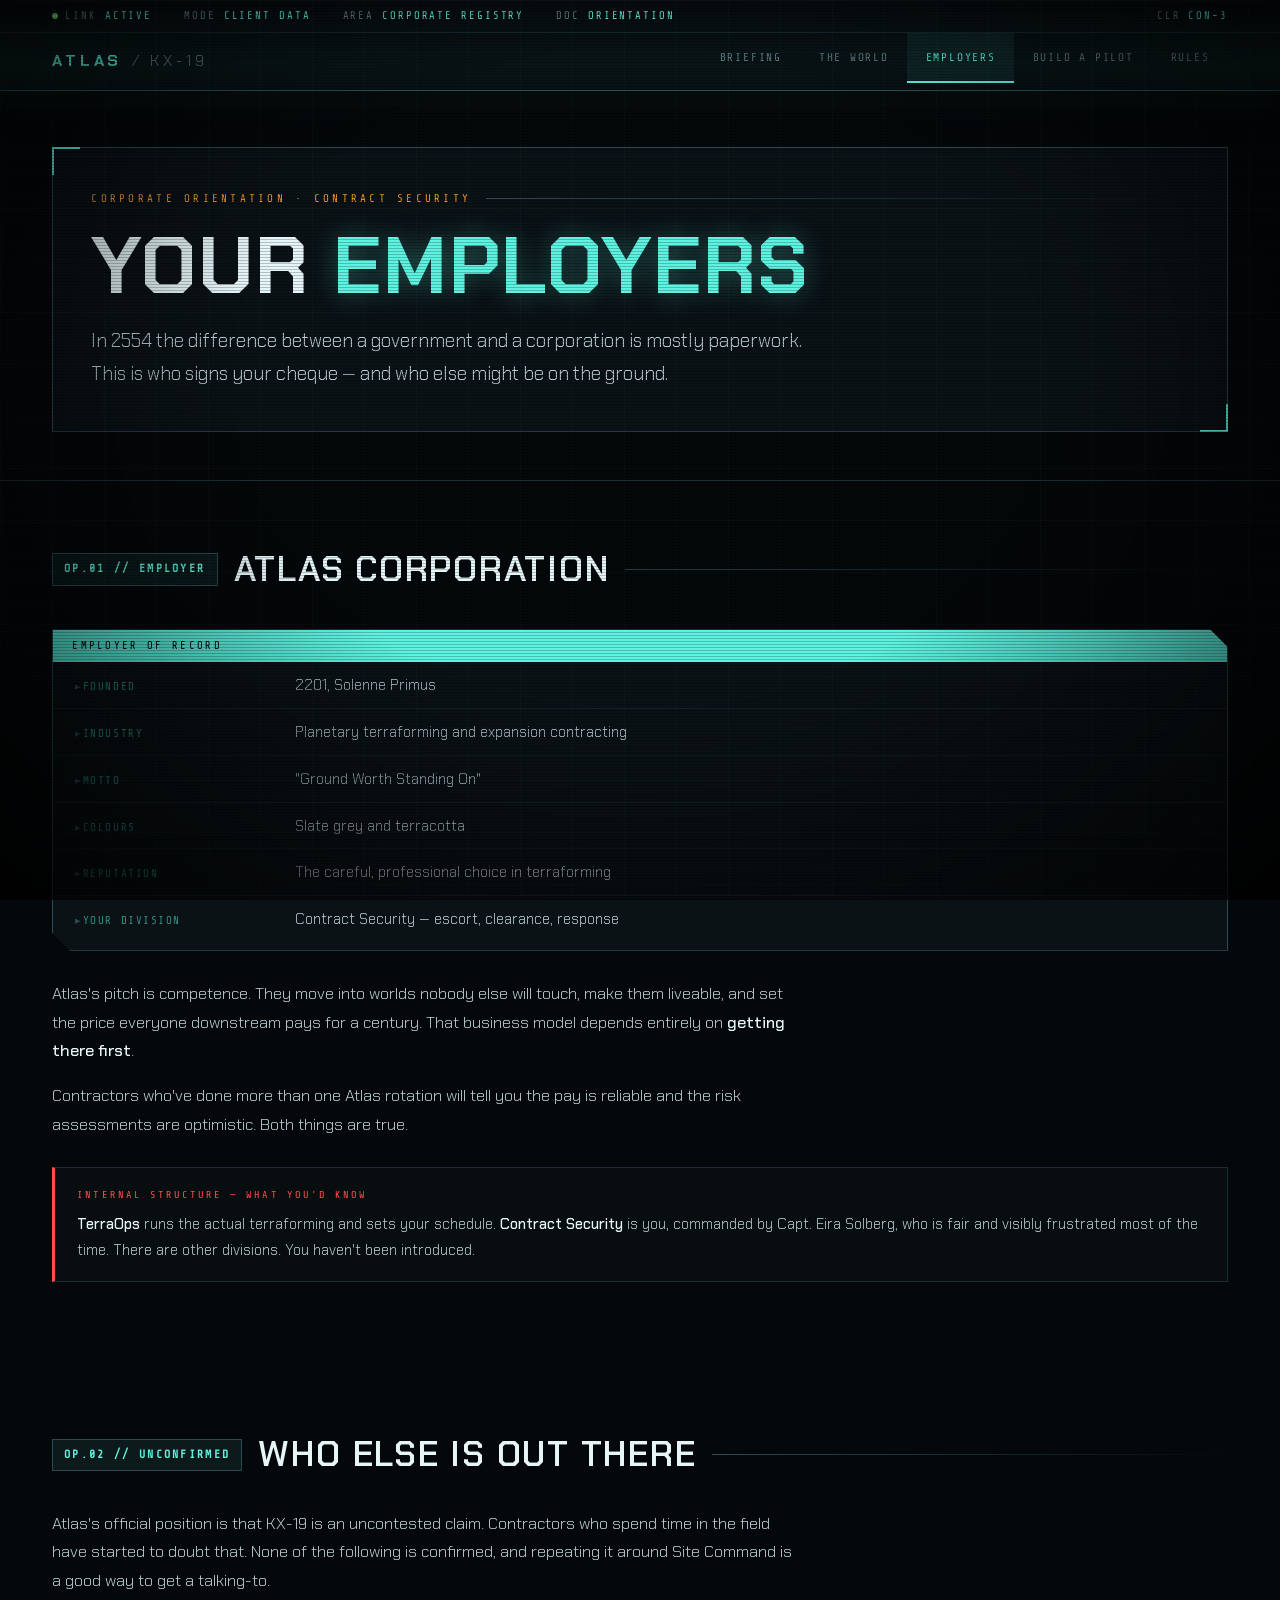
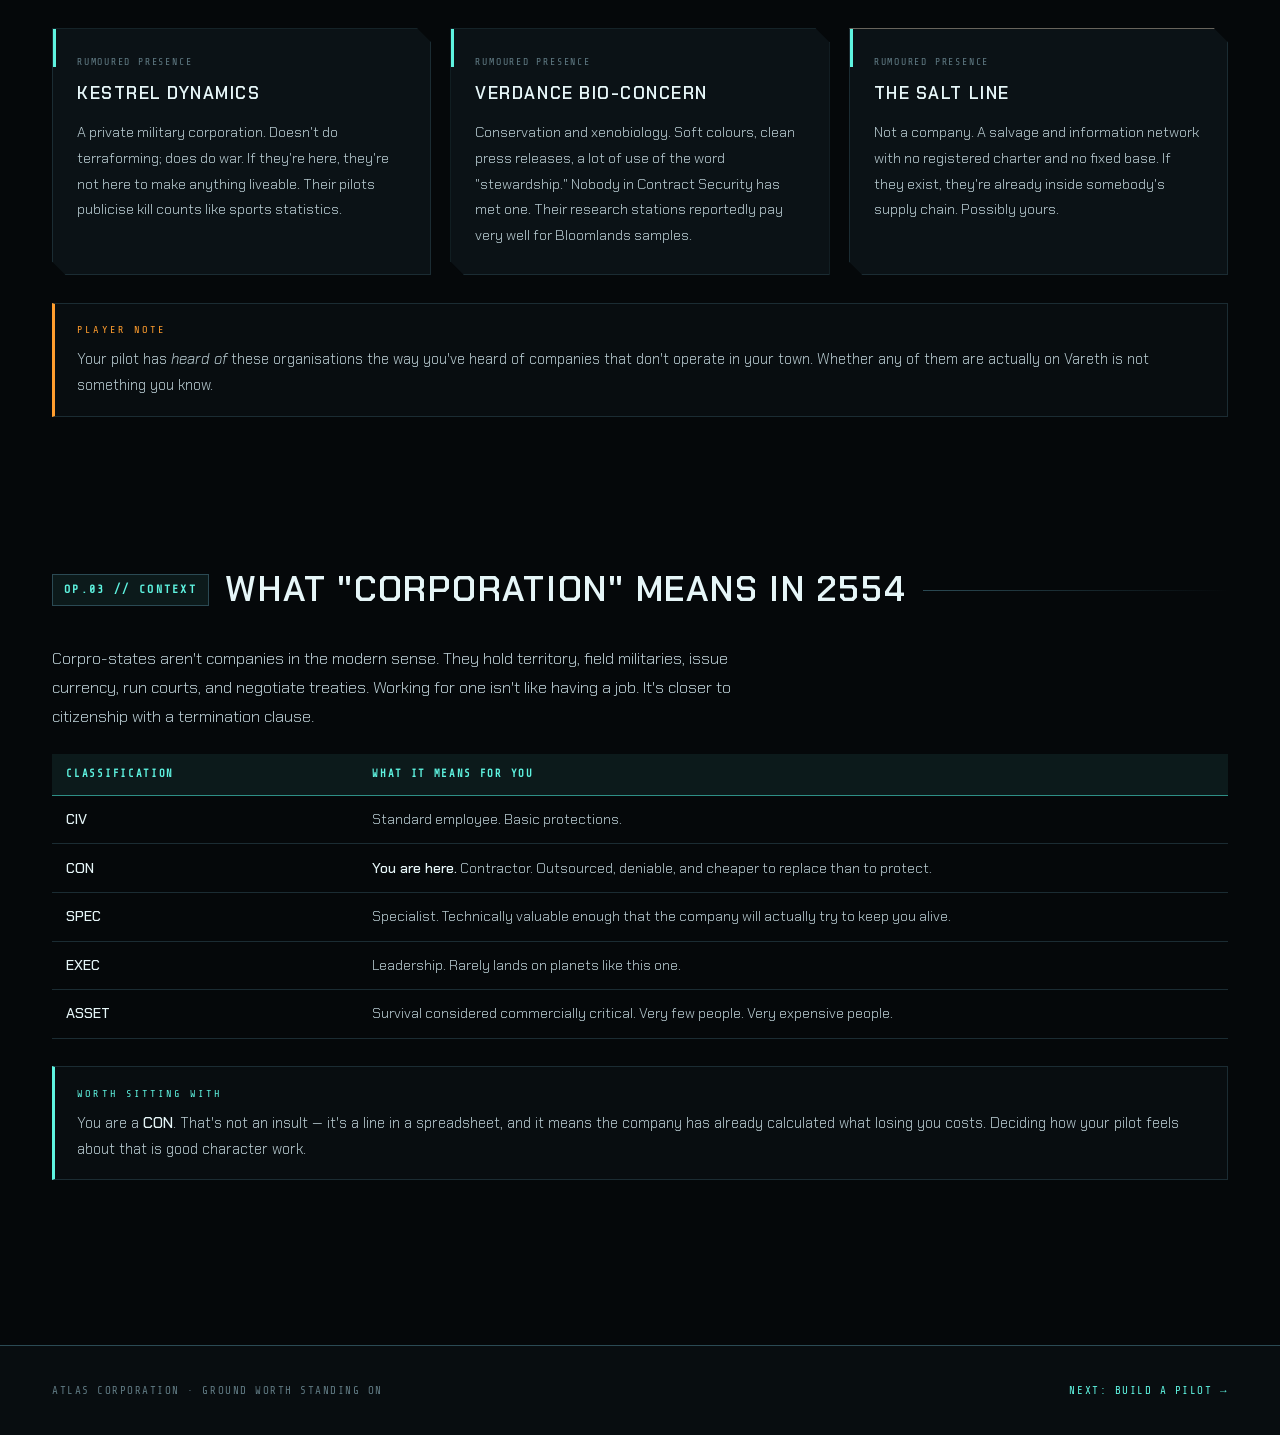
==== factions.html @ 12880824 "Add files via upload" ====
<!DOCTYPE html>
<html lang="en">
<head>
<meta charset="UTF-8">
<meta name="viewport" content="width=device-width, initial-scale=1.0">
<title>Employers — VARETH</title>
<style>
/* ══════════════════════════════════════════════════════════
   ATLAS CORPORATION — CONTRACT SECURITY DIVISION
   MISSION BRIEFING INTERFACE  ::  SITE KX-19
   ══════════════════════════════════════════════════════════ */

@import url('https://fonts.googleapis.com/css2?family=Chakra+Petch:wght@300;400;500;600;700&family=Share+Tech+Mono&display=swap');

:root{
  --bg:        #05080a;
  --bg-2:      #080d10;
  --panel:     #0b1216;
  --panel-2:   #0f171c;
  --line:      #1b2c33;
  --line-hot:  #2b4a54;

  --hud:       #5ef3e0;
  --hud-dim:   #2e8f86;
  --hud-ghost: rgba(94,243,224,.08);
  --warn:      #ff9d2e;
  --alert:     #ff4d4d;
  --ok:        #7ee787;

  --txt:       #b9ccd2;
  --txt-dim:   #5f7982;
  --txt-hi:    #e6f6f8;

  --disp: 'Chakra Petch', sans-serif;
  --data: 'Share Tech Mono', monospace;

  --notch: 14px;
}

*{box-sizing:border-box;margin:0;padding:0}
html{scroll-behavior:smooth}

body{
  background:var(--bg);
  color:var(--txt);
  font-family:var(--disp);
  font-weight:300;
  font-size:16.5px;
  line-height:1.75;
  overflow-x:hidden;
  position:relative;
}

/* ── ambient grid + scanlines + vignette ───────────────── */
body::before{
  content:'';position:fixed;inset:0;pointer-events:none;z-index:900;
  background-image:
    linear-gradient(rgba(94,243,224,.028) 1px,transparent 1px),
    linear-gradient(90deg,rgba(94,243,224,.028) 1px,transparent 1px);
  background-size:52px 52px;
}
body::after{
  content:'';position:fixed;inset:0;pointer-events:none;z-index:901;
  background:
    repeating-linear-gradient(0deg,rgba(0,0,0,.22) 0 1px,transparent 1px 3px),
    radial-gradient(ellipse at 50% 42%,transparent 45%,rgba(0,0,0,.82) 100%);
}

/* scanning sweep */
@keyframes sweep{0%{top:-15%}100%{top:115%}}
.sweep{
  position:fixed;left:0;right:0;height:130px;z-index:902;pointer-events:none;
  background:linear-gradient(180deg,transparent,rgba(94,243,224,.035),transparent);
  animation:sweep 8.5s linear infinite;
}

/* ── TOP STATUS RAIL ───────────────────────────────────── */
.statusbar{
  background:var(--bg-2);border-bottom:1px solid var(--line);
  font-family:var(--data);font-size:.66rem;letter-spacing:.18em;
  color:var(--txt-dim);text-transform:uppercase;
}
.statusbar .wrap{display:flex;gap:2rem;flex-wrap:wrap;padding:.42rem 2rem}
.statusbar b{color:var(--hud);font-weight:400}
.blip{
  display:inline-block;width:6px;height:6px;background:var(--ok);
  border-radius:50%;margin-right:.45rem;vertical-align:middle;
  animation:pulse 1.9s ease-in-out infinite;
}
@keyframes pulse{0%,100%{opacity:1;box-shadow:0 0 6px var(--ok)}50%{opacity:.35;box-shadow:none}}

/* ── NAV ───────────────────────────────────────────────── */
nav{
  position:sticky;top:0;z-index:500;
  background:rgba(8,13,16,.95);backdrop-filter:blur(10px);
  border-bottom:1px solid var(--line-hot);
}
.nav-inner{max-width:1240px;margin:0 auto;padding:0 2rem;display:flex;align-items:stretch;gap:1.5rem;flex-wrap:wrap}
.brand{
  font-family:var(--disp);font-weight:700;font-size:1rem;letter-spacing:.24em;
  color:var(--hud);text-decoration:none;text-transform:uppercase;
  display:flex;align-items:center;gap:.6rem;padding:.9rem 0;white-space:nowrap;
}
.brand::before{content:'\25C6';font-size:.7rem;color:var(--warn)}
.brand span{color:var(--txt-dim);font-weight:300}
nav ul{list-style:none;display:flex;margin-left:auto;flex-wrap:wrap}
nav a{
  display:block;padding:.95rem 1.15rem;
  font-family:var(--data);font-size:.7rem;letter-spacing:.16em;text-transform:uppercase;
  color:var(--txt-dim);text-decoration:none;position:relative;transition:.18s;
}
nav a::before{
  content:'';position:absolute;left:0;right:0;bottom:0;height:2px;
  background:var(--hud);transform:scaleX(0);transition:transform .2s;
}
nav a:hover{color:var(--hud);background:var(--hud-ghost)}
nav a:hover::before{transform:scaleX(1)}
nav a.active{color:var(--hud);background:var(--hud-ghost)}
nav a.active::before{transform:scaleX(1)}

/* ── LAYOUT ────────────────────────────────────────────── */
.wrap{max-width:1240px;margin:0 auto;padding:0 2rem}
main{padding-bottom:5rem}
section{padding:3.6rem 0}

/* ── HERO / BRIEFING HEADER ────────────────────────────── */
.hero{position:relative;padding:3.5rem 0 3rem;border-bottom:1px solid var(--line)}
.hero-frame{
  position:relative;background:var(--panel);
  border:1px solid var(--line-hot);padding:2.6rem 2.4rem;
}
.hero-frame::before,.hero-frame::after{
  content:'';position:absolute;width:26px;height:26px;border:2px solid var(--hud);
}
.hero-frame::before{top:-1px;left:-1px;border-right:0;border-bottom:0}
.hero-frame::after{bottom:-1px;right:-1px;border-left:0;border-top:0}

.tagline{
  font-family:var(--data);font-size:.68rem;letter-spacing:.3em;text-transform:uppercase;
  color:var(--warn);display:flex;align-items:center;gap:.9rem;margin-bottom:1.1rem;
}
.tagline::after{content:'';flex:1;height:1px;background:linear-gradient(90deg,var(--line-hot),transparent)}

h1{
  font-family:var(--disp);font-weight:700;
  font-size:clamp(2.4rem,6.5vw,5rem);line-height:1;letter-spacing:.02em;
  text-transform:uppercase;color:var(--txt-hi);margin-bottom:1.1rem;
}
h1 em{font-style:normal;color:var(--hud);text-shadow:0 0 26px rgba(94,243,224,.35)}

.lede{font-size:clamp(1rem,1.5vw,1.18rem);max-width:62ch;color:var(--txt);font-weight:300}
.lede strong{color:var(--txt-hi);font-weight:500}

/* ── SECTION HEADERS ───────────────────────────────────── */
h2{
  font-family:var(--disp);font-weight:600;
  font-size:clamp(1.5rem,3vw,2.2rem);letter-spacing:.05em;text-transform:uppercase;
  color:var(--txt-hi);margin-bottom:1.5rem;
  display:flex;align-items:center;gap:1rem;
}
h2::after{content:'';flex:1;height:1px;background:linear-gradient(90deg,var(--line-hot),transparent)}
h2 .num{
  font-family:var(--data);font-size:.72rem;letter-spacing:.2em;
  color:var(--hud);background:var(--hud-ghost);
  border:1px solid var(--line-hot);padding:.32rem .7rem;
  white-space:nowrap;flex-shrink:0;
}
h3{
  font-family:var(--disp);font-weight:600;font-size:1.15rem;letter-spacing:.09em;
  text-transform:uppercase;color:var(--txt-hi);margin:1.9rem 0 .7rem;
}
h4{
  font-family:var(--data);font-size:.72rem;letter-spacing:.2em;text-transform:uppercase;
  color:var(--hud);margin:1.6rem 0 .7rem;
  padding-left:.7rem;border-left:2px solid var(--hud);
}
p{margin-bottom:1rem;max-width:74ch}
p:last-child{margin-bottom:0}
a{color:var(--hud)}
strong{color:var(--txt-hi);font-weight:500}

/* ── GRID ──────────────────────────────────────────────── */
.grid{display:grid;gap:1.2rem}
.g2{grid-template-columns:repeat(auto-fit,minmax(330px,1fr))}
.g3{grid-template-columns:repeat(auto-fit,minmax(262px,1fr))}

/* ── CARD (notched HUD panel) ──────────────────────────── */
.card{
  background:var(--panel);border:1px solid var(--line);
  padding:1.5rem 1.5rem 1.6rem;position:relative;
  clip-path:polygon(0 0,calc(100% - 14px) 0,100% 14px,100% 100%,14px 100%,0 calc(100% - 14px));
  transition:.2s;
}
.card::before{
  content:'';position:absolute;top:0;left:0;width:3px;height:38px;background:var(--hud);
}
.card:hover{background:var(--panel-2);border-color:var(--line-hot);transform:translateY(-2px)}
.card h3{margin-top:0;font-size:1.06rem}
.card p{font-size:.92rem}
.card .tag{
  font-family:var(--data);font-size:.62rem;letter-spacing:.18em;text-transform:uppercase;
  color:var(--txt-dim);display:block;margin-bottom:.55rem;
}
.card.warn::before{background:var(--warn)}
.card.alert::before{background:var(--alert)}
.card.ok::before{background:var(--ok)}
.card.dim::before{background:var(--txt-dim)}

/* ── DATA PANEL (mission parameters) ───────────────────── */
.dossier{
  background:var(--panel);border:1px solid var(--line-hot);
  margin:1.8rem 0;position:relative;
  clip-path:polygon(0 0,calc(100% - 18px) 0,100% 18px,100% 100%,18px 100%,0 calc(100% - 18px));
}
.dossier::before{
  content:attr(data-label);display:block;
  font-family:var(--data);font-size:.66rem;letter-spacing:.22em;text-transform:uppercase;
  color:var(--bg);background:var(--hud);padding:.42rem 1.2rem;
}
.field{
  display:flex;gap:1.2rem;align-items:baseline;
  padding:.62rem 1.4rem;border-bottom:1px solid rgba(27,44,51,.6);
}
.field:last-child{border-bottom:none;padding-bottom:1.1rem}
.field .k{
  font-family:var(--data);font-size:.68rem;letter-spacing:.14em;text-transform:uppercase;
  color:var(--hud-dim);min-width:200px;flex-shrink:0;
}
.field .k::before{content:'\25B8 ';color:var(--line-hot)}
.field .v{color:var(--txt);font-size:.93rem}

/* ── REDACTED ──────────────────────────────────────────── */
.redacted{
  background:#000;color:transparent;padding:0 .4em;
  border:1px solid var(--line);user-select:none;transition:color .35s;
}
.redacted:hover{color:#1e2c31}

/* ── NOTE / ADVISORY BLOCK ─────────────────────────────── */
.note{
  background:var(--bg-2);border:1px solid var(--line);border-left:3px solid var(--hud);
  padding:1.1rem 1.4rem;margin:1.7rem 0;font-size:.93rem;
}
.note .lbl{
  font-family:var(--data);font-size:.64rem;letter-spacing:.2em;text-transform:uppercase;
  color:var(--hud);display:block;margin-bottom:.45rem;
}
.note.warn{border-left-color:var(--warn)}
.note.warn .lbl{color:var(--warn)}
.note.corp{border-left-color:var(--alert)}
.note.corp .lbl{color:var(--alert)}

/* ── LISTS ─────────────────────────────────────────────── */
ul.clean,ol.clean{list-style:none;margin:1rem 0}
ul.clean li,ol.clean li{
  padding:.5rem 0 .5rem 1.7rem;position:relative;
  border-bottom:1px solid rgba(27,44,51,.5);font-size:.93rem;
}
ul.clean li::before{content:'\25B8';position:absolute;left:.2rem;color:var(--hud);font-size:.82rem}
ol.clean{counter-reset:c}
ol.clean li{padding-left:2.4rem}
ol.clean li::before{
  counter-increment:c;content:counter(c,decimal-leading-zero);
  position:absolute;left:0;top:.55rem;
  font-family:var(--data);font-size:.68rem;color:var(--hud);
  border:1px solid var(--line-hot);padding:.05rem .32rem;
}

/* ── TABLE ─────────────────────────────────────────────── */
table{width:100%;border-collapse:collapse;margin:1.4rem 0;font-size:.9rem}
th{
  font-family:var(--data);font-size:.66rem;letter-spacing:.16em;text-transform:uppercase;
  text-align:left;padding:.7rem .9rem;color:var(--hud);
  background:var(--hud-ghost);border-bottom:1px solid var(--hud-dim);
}
td{padding:.7rem .9rem;border-bottom:1px solid var(--line);vertical-align:top}
tr:hover td{background:rgba(94,243,224,.03)}

/* ── BUTTONS ───────────────────────────────────────────── */
.btn{
  display:inline-block;font-family:var(--data);font-size:.72rem;
  letter-spacing:.18em;text-transform:uppercase;
  padding:.8rem 1.6rem;margin:.35rem .45rem .35rem 0;
  border:1px solid var(--hud);color:var(--hud);text-decoration:none;
  background:transparent;transition:.18s;position:relative;
  clip-path:polygon(0 0,calc(100% - 9px) 0,100% 9px,100% 100%,9px 100%,0 calc(100% - 9px));
}
.btn:hover{background:var(--hud);color:var(--bg);box-shadow:0 0 22px rgba(94,243,224,.3)}
.btn.solid{background:var(--hud);color:var(--bg)}
.btn.solid:hover{background:#8ef8e9;box-shadow:0 0 28px rgba(94,243,224,.45)}
.btn.ghost{border-color:var(--line-hot);color:var(--txt-dim)}
.btn.ghost:hover{border-color:var(--hud);color:var(--hud);background:var(--hud-ghost);box-shadow:none}

/* ── FOOTER ────────────────────────────────────────────── */
footer{
  border-top:1px solid var(--line-hot);background:var(--bg-2);
  padding:2.2rem 0;font-family:var(--data);font-size:.68rem;
  color:var(--txt-dim);letter-spacing:.14em;text-transform:uppercase;
}
footer .wrap{display:flex;justify-content:space-between;gap:2rem;flex-wrap:wrap}
footer a{color:var(--hud);text-decoration:none}

/* ── ANIMATION ─────────────────────────────────────────── */
@keyframes rise{from{opacity:0;transform:translateY(14px)}to{opacity:1;transform:none}}
.rise{animation:rise .55s cubic-bezier(.2,.7,.3,1) both}
.d1{animation-delay:.07s}.d2{animation-delay:.14s}
.d3{animation-delay:.21s}.d4{animation-delay:.28s}

@media (prefers-reduced-motion:reduce){
  .rise{animation:none}.sweep{display:none}.blip{animation:none}
  html{scroll-behavior:auto}
}

@media (max-width:680px){
  .wrap{padding:0 1.1rem}
  .statusbar .wrap{gap:1rem;padding:.4rem 1.1rem}
  .nav-inner{padding:0 1.1rem}
  nav ul{margin-left:0;width:100%;border-top:1px solid var(--line)}
  nav a{padding:.7rem .8rem}
  .hero-frame{padding:1.8rem 1.4rem}
  .field{flex-direction:column;gap:.15rem}
  .field .k{min-width:0}
  h2{flex-wrap:wrap}
}

/* ── MISSION PARAMETER READOUT (AC6 briefing grid) ─────── */
.paramgrid{
  display:grid;grid-template-columns:repeat(auto-fit,minmax(160px,1fr));
  gap:1px;margin-top:2.2rem;background:var(--line);
  border:1px solid var(--line);
}
.param{
  background:var(--bg-2);padding:.75rem .95rem;
  display:flex;flex-direction:column;gap:.15rem;
}
.param .pk{
  font-family:var(--data);font-size:.6rem;letter-spacing:.2em;
  text-transform:uppercase;color:var(--txt-dim);
}
.param .pv{
  font-family:var(--disp);font-weight:500;font-size:.92rem;
  letter-spacing:.05em;text-transform:uppercase;color:var(--hud);
}
.param .pv.warn{color:var(--warn)}
.param .pv.alert{color:var(--alert)}

</style>
</head>
<body>
<div class="sweep"></div>
<div class="statusbar"><div class="wrap">
  <span><span class="blip"></span>LINK <b>ACTIVE</b></span>
  <span>MODE <b>CLIENT DATA</b></span>
  <span>AREA <b>CORPORATE REGISTRY</b></span>
  <span>DOC <b>ORIENTATION</b></span>
  <span style="margin-left:auto">CLR <b>CON-3</b></span>
</div></div>
<nav>
  <div class="nav-inner">
    <a href="index.html" class="brand">ATLAS <span>/ KX-19</span></a>
    <ul>
      <li><a href="index.html">Briefing</a></li>
      <li><a href="setting.html">The World</a></li>
      <li><a href="factions.html" class="active">Employers</a></li>
      <li><a href="pilot-creation.html">Build a Pilot</a></li>
      <li><a href="rules.html">Rules</a></li>
    </ul>
  </div>
</nav>

<header class="hero">
  <div class="wrap"><div class="hero-frame">
    <div class="tagline rise">Corporate Orientation · Contract Security</div>
    <h1 class="rise d1">Your <em>Employers</em></h1>
    <p class="lede rise d2">
      In 2554 the difference between a government and a corporation is mostly paperwork.
      This is who signs your cheque — and who else might be on the ground.
    </p>
  </div></div>
</header>

<main>

<section>
  <div class="wrap">
    <h2><span class="num">OP.01 // EMPLOYER</span>Atlas Corporation</h2>
    <div class="dossier" data-label="Employer of Record">
      <div class="field"><span class="k">Founded</span><span class="v">2201, Solenne Primus</span></div>
      <div class="field"><span class="k">Industry</span><span class="v">Planetary terraforming and expansion contracting</span></div>
      <div class="field"><span class="k">Motto</span><span class="v">"Ground Worth Standing On"</span></div>
      <div class="field"><span class="k">Colours</span><span class="v">Slate grey and terracotta</span></div>
      <div class="field"><span class="k">Reputation</span><span class="v">The careful, professional choice in terraforming</span></div>
      <div class="field"><span class="k">Your Division</span><span class="v">Contract Security — escort, clearance, response</span></div>
    </div>
    <p>
      Atlas's pitch is competence. They move into worlds nobody else will touch, make them liveable,
      and set the price everyone downstream pays for a century. That business model depends entirely
      on <strong>getting there first</strong>.
    </p>
    <p>
      Contractors who've done more than one Atlas rotation will tell you the pay is reliable and the
      risk assessments are optimistic. Both things are true.
    </p>
    <div class="note corp">
      <span class="lbl">Internal Structure — What You'd Know</span>
      <strong>TerraOps</strong> runs the actual terraforming and sets your schedule.
      <strong>Contract Security</strong> is you, commanded by Capt. Eira Solberg, who is fair and
      visibly frustrated most of the time. There are other divisions. You haven't been introduced.
    </div>
  </div>
</section>

<section>
  <div class="wrap">
    <h2><span class="num">OP.02 // UNCONFIRMED</span>Who Else Is Out There</h2>
    <p>
      Atlas's official position is that KX-19 is an uncontested claim. Contractors who spend time in
      the field have started to doubt that. None of the following is confirmed, and repeating it
      around Site Command is a good way to get a talking-to.
    </p>
    <div class="grid g3" style="margin-top:2rem">
      <div class="card oxblood rise">
        <span class="tag">Rumoured Presence</span>
        <h3>Kestrel Dynamics</h3>
        <p>A private military corporation. Doesn't do terraforming; does do war. If they're here, they're not here to make anything liveable. Their pilots publicise kill counts like sports statistics.</p>
      </div>
      <div class="card sage rise d1">
        <span class="tag">Rumoured Presence</span>
        <h3>Verdance Bio-Concern</h3>
        <p>Conservation and xenobiology. Soft colours, clean press releases, a lot of use of the word "stewardship." Nobody in Contract Security has met one. Their research stations reportedly pay very well for Bloomlands samples.</p>
      </div>
      <div class="card rise d2" style="border-top-color:#8A8378">
        <span class="tag">Rumoured Presence</span>
        <h3>The Salt Line</h3>
        <p>Not a company. A salvage and information network with no registered charter and no fixed base. If they exist, they're already inside somebody's supply chain. Possibly yours.</p>
      </div>
    </div>
    <div class="note warn">
      <span class="lbl">Player Note</span>
      Your pilot has <em>heard of</em> these organisations the way you've heard of companies that
      don't operate in your town. Whether any of them are actually on Vareth is not something you know.
    </div>
  </div>
</section>

<section>
  <div class="wrap">
    <h2><span class="num">OP.03 // CONTEXT</span>What "Corporation" Means in 2554</h2>
    <p>
      Corpro-states aren't companies in the modern sense. They hold territory, field militaries,
      issue currency, run courts, and negotiate treaties. Working for one isn't like having a job.
      It's closer to citizenship with a termination clause.
    </p>
    <table>
      <tr><th style="width:26%">Classification</th><th>What It Means For You</th></tr>
      <tr><td><strong>CIV</strong></td><td>Standard employee. Basic protections.</td></tr>
      <tr><td><strong>CON</strong></td><td><strong>You are here.</strong> Contractor. Outsourced, deniable, and cheaper to replace than to protect.</td></tr>
      <tr><td><strong>SPEC</strong></td><td>Specialist. Technically valuable enough that the company will actually try to keep you alive.</td></tr>
      <tr><td><strong>EXEC</strong></td><td>Leadership. Rarely lands on planets like this one.</td></tr>
      <tr><td><strong>ASSET</strong></td><td>Survival considered commercially critical. Very few people. Very expensive people.</td></tr>
    </table>
    <div class="note">
      <span class="lbl">Worth Sitting With</span>
      You are a <strong>CON</strong>. That's not an insult — it's a line in a spreadsheet, and it
      means the company has already calculated what losing you costs. Deciding how your pilot feels
      about that is good character work.
    </div>
  </div>
</section>

</main>

<footer>
  <div class="wrap">
    <div>ATLAS CORPORATION · GROUND WORTH STANDING ON</div>
    <div><a href="pilot-creation.html">Next: Build a Pilot →</a></div>
  </div>
</footer>
</body>
</html>
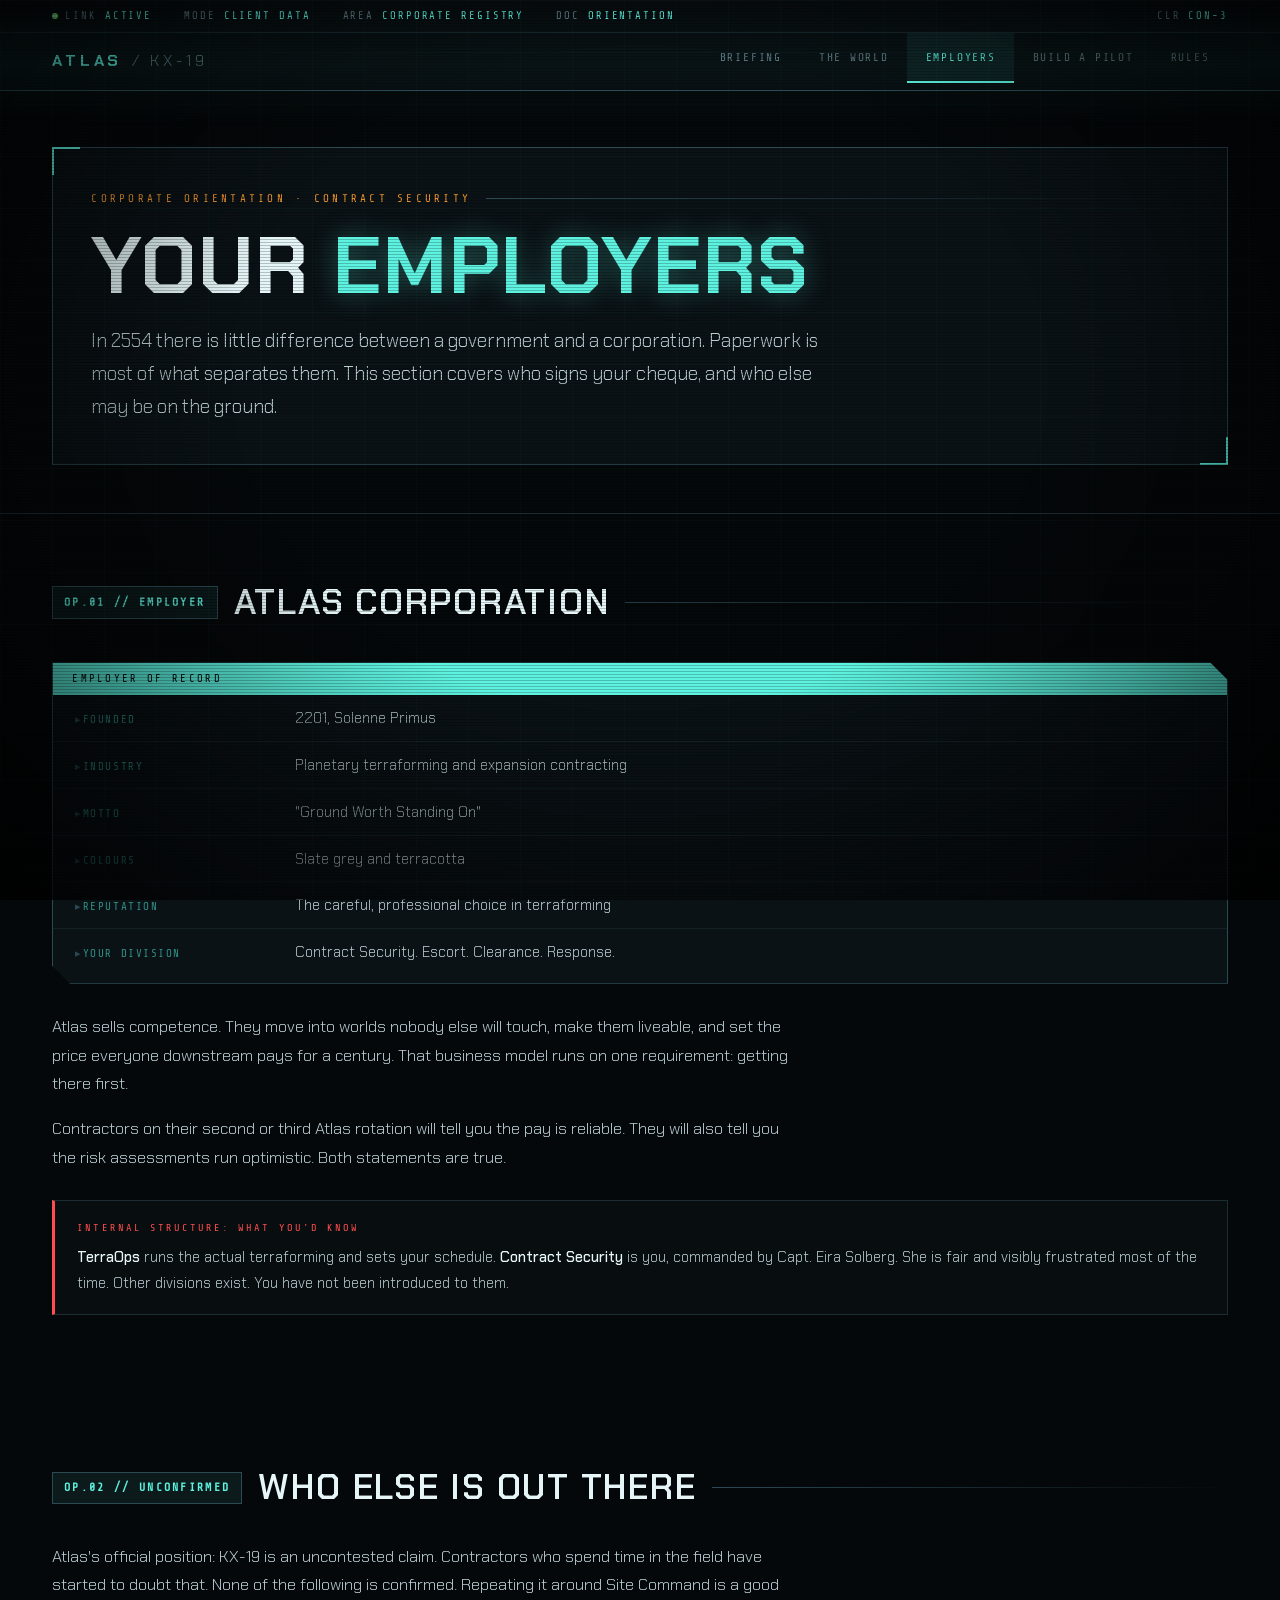
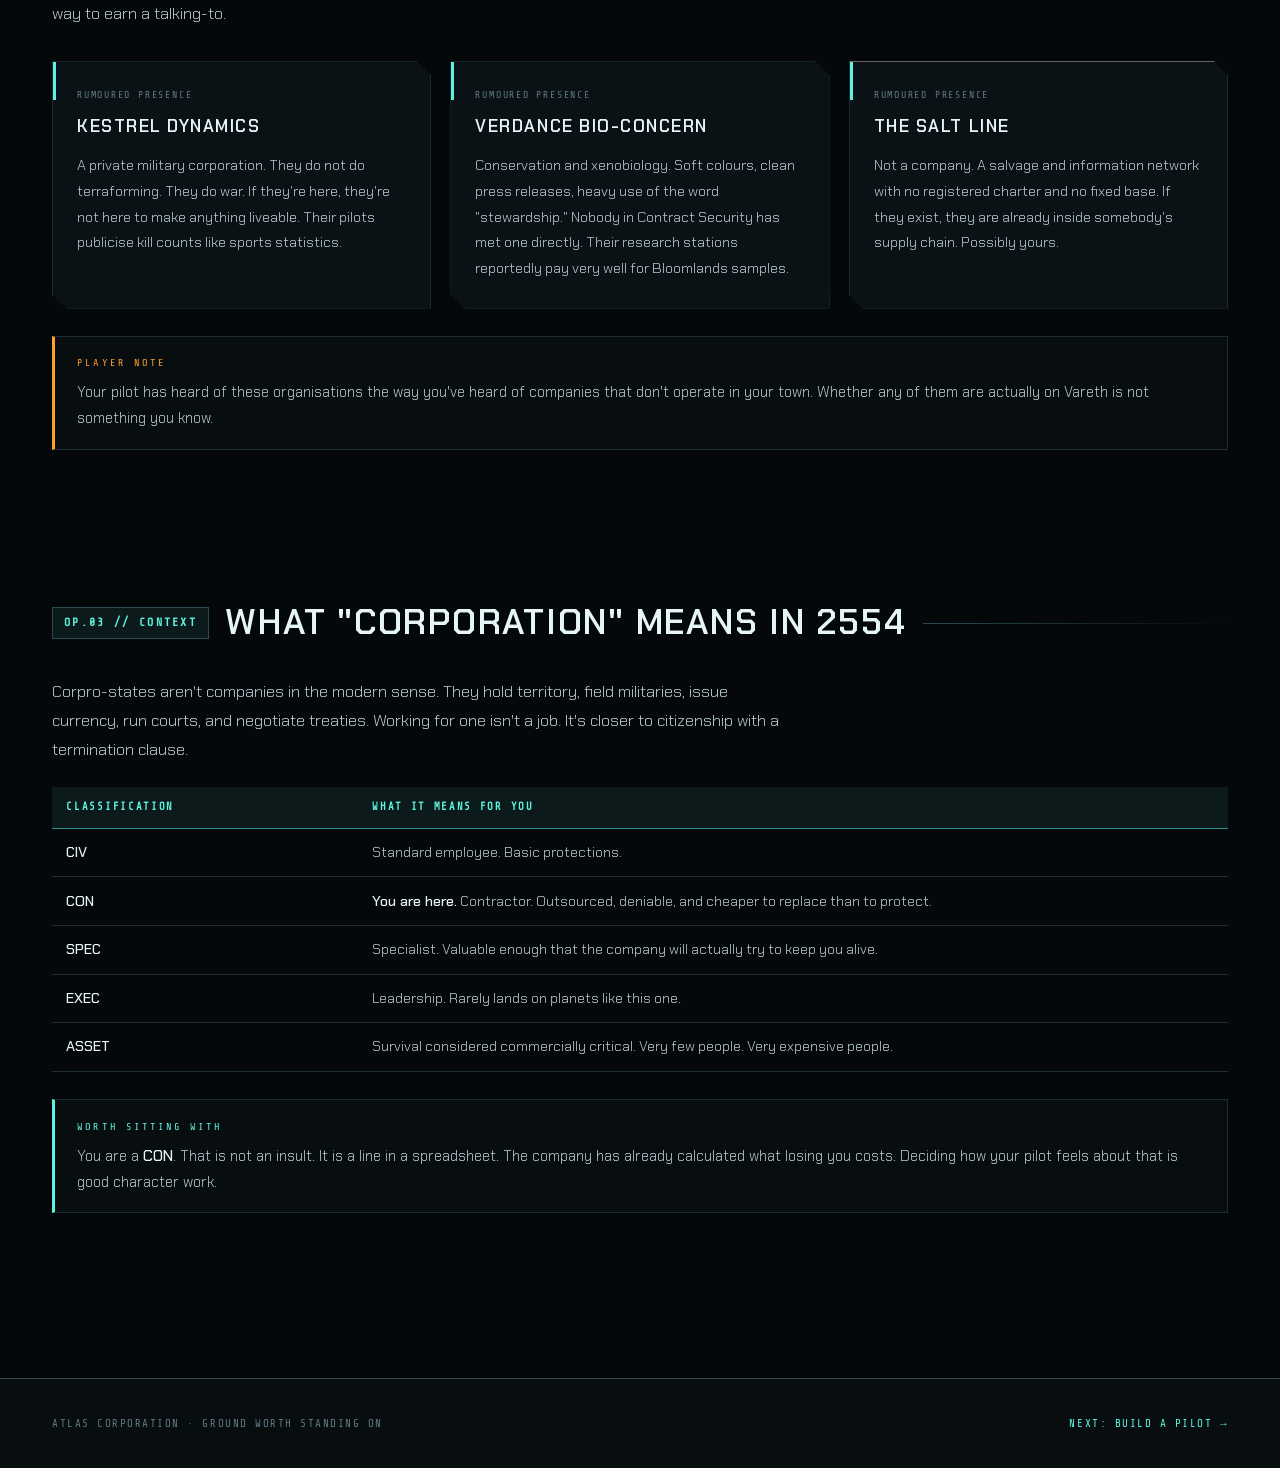
==== commit abb5bfef: "Add files via upload" ====
--- a/factions.html
+++ b/factions.html
@@ -3,10 +3,10 @@
 <head>
 <meta charset="UTF-8">
 <meta name="viewport" content="width=device-width, initial-scale=1.0">
-<title>Employers — VARETH</title>
+<title>Employers: VARETH</title>
 <style>
 /* ══════════════════════════════════════════════════════════
-   ATLAS CORPORATION — CONTRACT SECURITY DIVISION
+   ATLAS CORPORATION: CONTRACT SECURITY DIVISION
    MISSION BRIEFING INTERFACE  ::  SITE KX-19
    ══════════════════════════════════════════════════════════ */
 
@@ -373,8 +373,9 @@
     <div class="tagline rise">Corporate Orientation · Contract Security</div>
     <h1 class="rise d1">Your <em>Employers</em></h1>
     <p class="lede rise d2">
-      In 2554 the difference between a government and a corporation is mostly paperwork.
-      This is who signs your cheque — and who else might be on the ground.
+      In 2554 there is little difference between a government and a corporation. Paperwork
+      is most of what separates them. This section covers who signs your cheque, and who
+      else may be on the ground.
     </p>
   </div></div>
 </header>
@@ -390,22 +391,23 @@
       <div class="field"><span class="k">Motto</span><span class="v">"Ground Worth Standing On"</span></div>
       <div class="field"><span class="k">Colours</span><span class="v">Slate grey and terracotta</span></div>
       <div class="field"><span class="k">Reputation</span><span class="v">The careful, professional choice in terraforming</span></div>
-      <div class="field"><span class="k">Your Division</span><span class="v">Contract Security — escort, clearance, response</span></div>
+      <div class="field"><span class="k">Your Division</span><span class="v">Contract Security. Escort. Clearance. Response.</span></div>
     </div>
     <p>
-      Atlas's pitch is competence. They move into worlds nobody else will touch, make them liveable,
-      and set the price everyone downstream pays for a century. That business model depends entirely
-      on <strong>getting there first</strong>.
+      Atlas sells competence. They move into worlds nobody else will touch, make them
+      liveable, and set the price everyone downstream pays for a century. That business
+      model runs on one requirement: getting there first.
     </p>
     <p>
-      Contractors who've done more than one Atlas rotation will tell you the pay is reliable and the
-      risk assessments are optimistic. Both things are true.
+      Contractors on their second or third Atlas rotation will tell you the pay is reliable.
+      They will also tell you the risk assessments run optimistic. Both statements are true.
     </p>
     <div class="note corp">
-      <span class="lbl">Internal Structure — What You'd Know</span>
+      <span class="lbl">Internal Structure: What You'd Know</span>
       <strong>TerraOps</strong> runs the actual terraforming and sets your schedule.
-      <strong>Contract Security</strong> is you, commanded by Capt. Eira Solberg, who is fair and
-      visibly frustrated most of the time. There are other divisions. You haven't been introduced.
+      <strong>Contract Security</strong> is you, commanded by Capt. Eira Solberg. She is fair
+      and visibly frustrated most of the time. Other divisions exist. You have not been
+      introduced to them.
     </div>
   </div>
 </section>
@@ -414,31 +416,32 @@
   <div class="wrap">
     <h2><span class="num">OP.02 // UNCONFIRMED</span>Who Else Is Out There</h2>
     <p>
-      Atlas's official position is that KX-19 is an uncontested claim. Contractors who spend time in
-      the field have started to doubt that. None of the following is confirmed, and repeating it
-      around Site Command is a good way to get a talking-to.
+      Atlas's official position: KX-19 is an uncontested claim. Contractors who spend time
+      in the field have started to doubt that. None of the following is confirmed. Repeating
+      it around Site Command is a good way to earn a talking-to.
     </p>
     <div class="grid g3" style="margin-top:2rem">
       <div class="card oxblood rise">
         <span class="tag">Rumoured Presence</span>
         <h3>Kestrel Dynamics</h3>
-        <p>A private military corporation. Doesn't do terraforming; does do war. If they're here, they're not here to make anything liveable. Their pilots publicise kill counts like sports statistics.</p>
+        <p>A private military corporation. They do not do terraforming. They do war. If they're here, they're not here to make anything liveable. Their pilots publicise kill counts like sports statistics.</p>
       </div>
       <div class="card sage rise d1">
         <span class="tag">Rumoured Presence</span>
         <h3>Verdance Bio-Concern</h3>
-        <p>Conservation and xenobiology. Soft colours, clean press releases, a lot of use of the word "stewardship." Nobody in Contract Security has met one. Their research stations reportedly pay very well for Bloomlands samples.</p>
+        <p>Conservation and xenobiology. Soft colours, clean press releases, heavy use of the word "stewardship." Nobody in Contract Security has met one directly. Their research stations reportedly pay very well for Bloomlands samples.</p>
       </div>
       <div class="card rise d2" style="border-top-color:#8A8378">
         <span class="tag">Rumoured Presence</span>
         <h3>The Salt Line</h3>
-        <p>Not a company. A salvage and information network with no registered charter and no fixed base. If they exist, they're already inside somebody's supply chain. Possibly yours.</p>
+        <p>Not a company. A salvage and information network with no registered charter and no fixed base. If they exist, they are already inside somebody's supply chain. Possibly yours.</p>
       </div>
     </div>
     <div class="note warn">
       <span class="lbl">Player Note</span>
-      Your pilot has <em>heard of</em> these organisations the way you've heard of companies that
-      don't operate in your town. Whether any of them are actually on Vareth is not something you know.
+      Your pilot has heard of these organisations the way you've heard of companies that
+      don't operate in your town. Whether any of them are actually on Vareth is not
+      something you know.
     </div>
   </div>
 </section>
@@ -447,23 +450,23 @@
   <div class="wrap">
     <h2><span class="num">OP.03 // CONTEXT</span>What "Corporation" Means in 2554</h2>
     <p>
-      Corpro-states aren't companies in the modern sense. They hold territory, field militaries,
-      issue currency, run courts, and negotiate treaties. Working for one isn't like having a job.
-      It's closer to citizenship with a termination clause.
+      Corpro-states aren't companies in the modern sense. They hold territory, field
+      militaries, issue currency, run courts, and negotiate treaties. Working for one isn't
+      a job. It's closer to citizenship with a termination clause.
     </p>
     <table>
       <tr><th style="width:26%">Classification</th><th>What It Means For You</th></tr>
       <tr><td><strong>CIV</strong></td><td>Standard employee. Basic protections.</td></tr>
       <tr><td><strong>CON</strong></td><td><strong>You are here.</strong> Contractor. Outsourced, deniable, and cheaper to replace than to protect.</td></tr>
-      <tr><td><strong>SPEC</strong></td><td>Specialist. Technically valuable enough that the company will actually try to keep you alive.</td></tr>
+      <tr><td><strong>SPEC</strong></td><td>Specialist. Valuable enough that the company will actually try to keep you alive.</td></tr>
       <tr><td><strong>EXEC</strong></td><td>Leadership. Rarely lands on planets like this one.</td></tr>
       <tr><td><strong>ASSET</strong></td><td>Survival considered commercially critical. Very few people. Very expensive people.</td></tr>
     </table>
     <div class="note">
       <span class="lbl">Worth Sitting With</span>
-      You are a <strong>CON</strong>. That's not an insult — it's a line in a spreadsheet, and it
-      means the company has already calculated what losing you costs. Deciding how your pilot feels
-      about that is good character work.
+      You are a <strong>CON</strong>. That is not an insult. It is a line in a spreadsheet.
+      The company has already calculated what losing you costs. Deciding how your pilot
+      feels about that is good character work.
     </div>
   </div>
 </section>
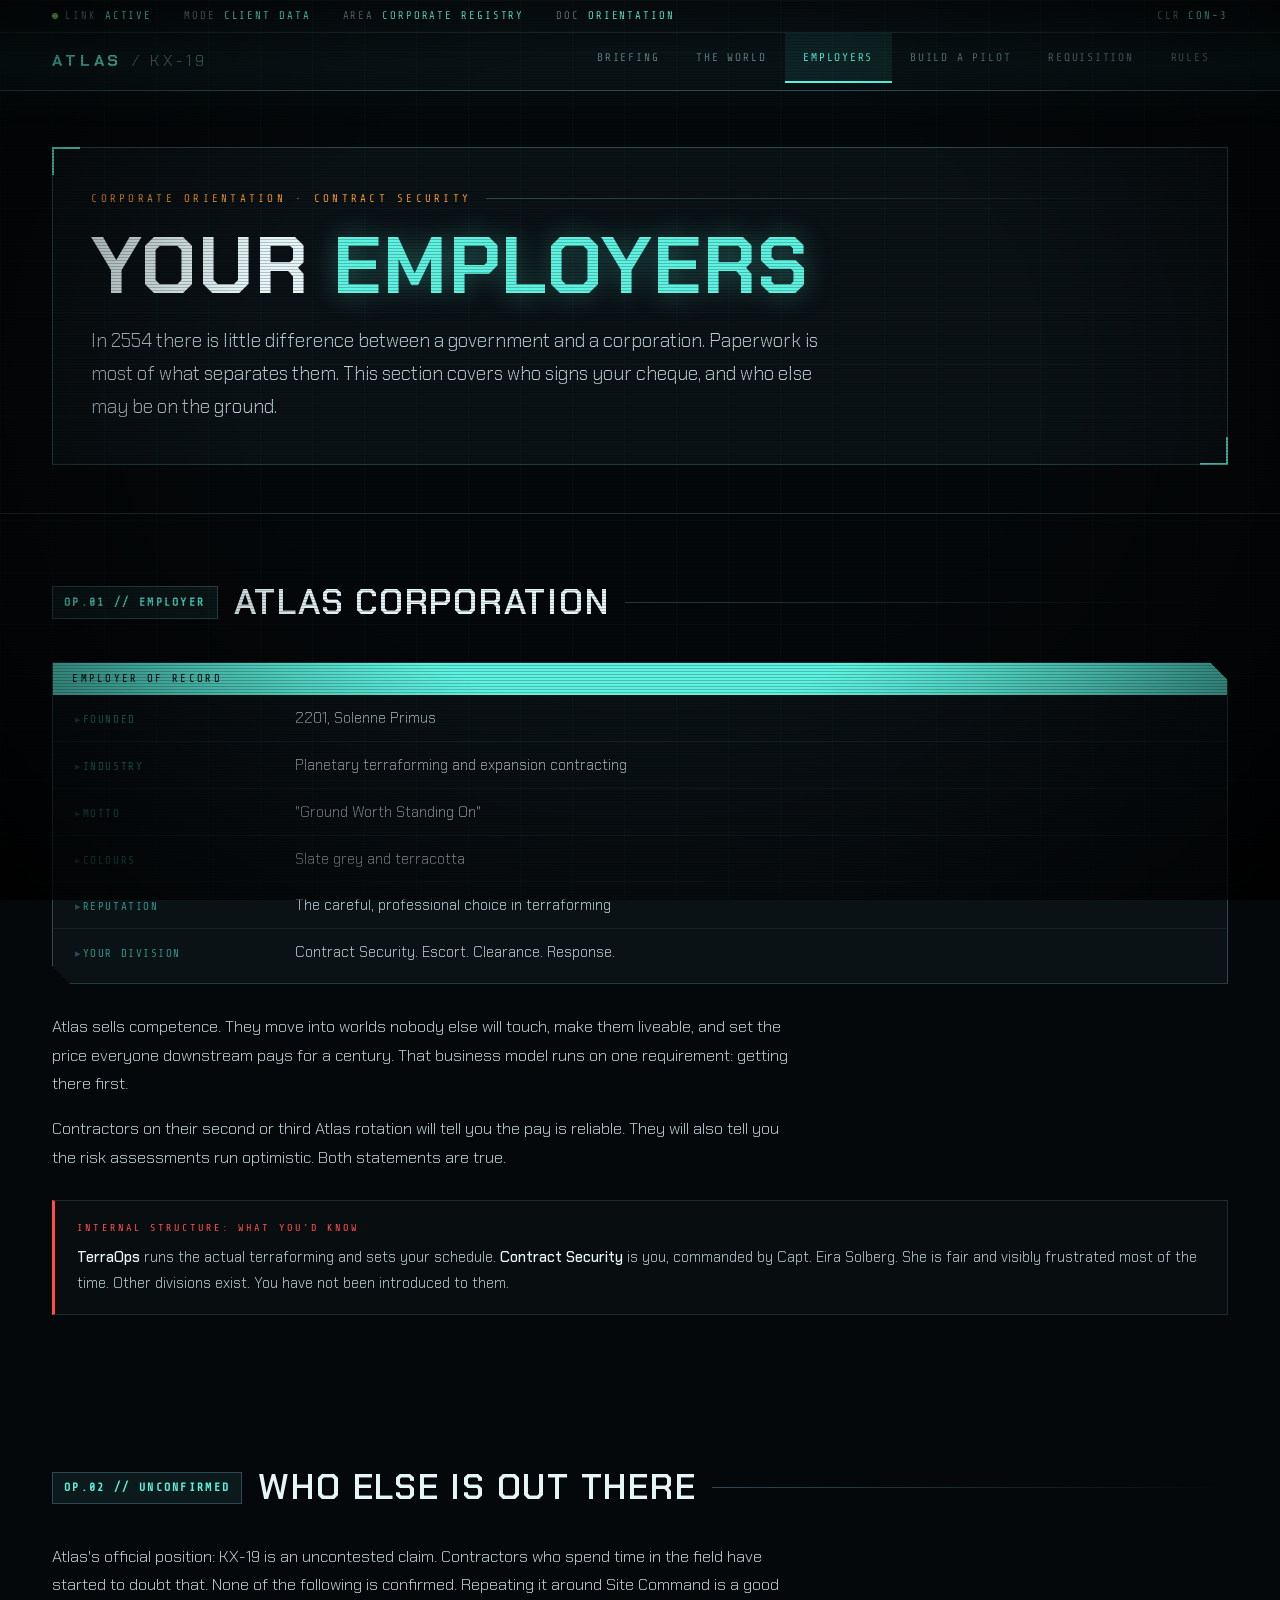
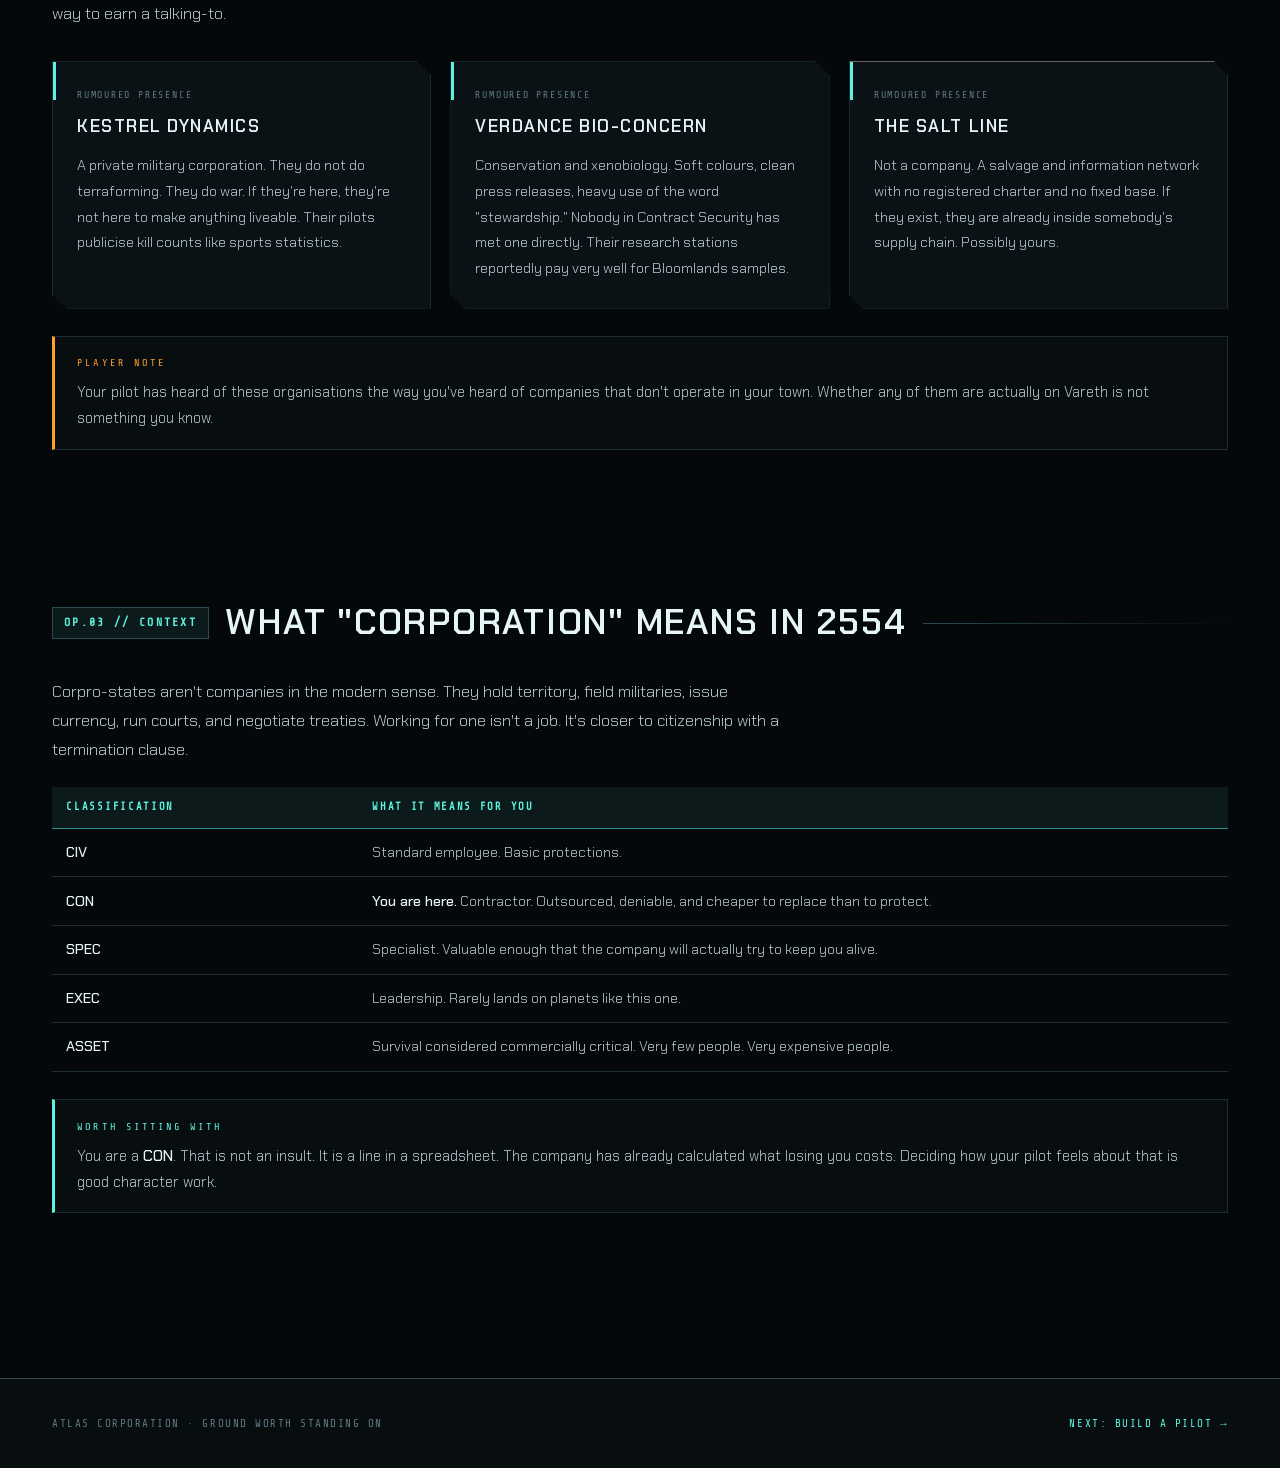
==== commit 4b3d05bd: "Add files via upload" ====
--- a/factions.html
+++ b/factions.html
@@ -363,6 +363,7 @@
       <li><a href="setting.html">The World</a></li>
       <li><a href="factions.html" class="active">Employers</a></li>
       <li><a href="pilot-creation.html">Build a Pilot</a></li>
+      <li><a href="shop.html">Requisition</a></li>
       <li><a href="rules.html">Rules</a></li>
     </ul>
   </div>
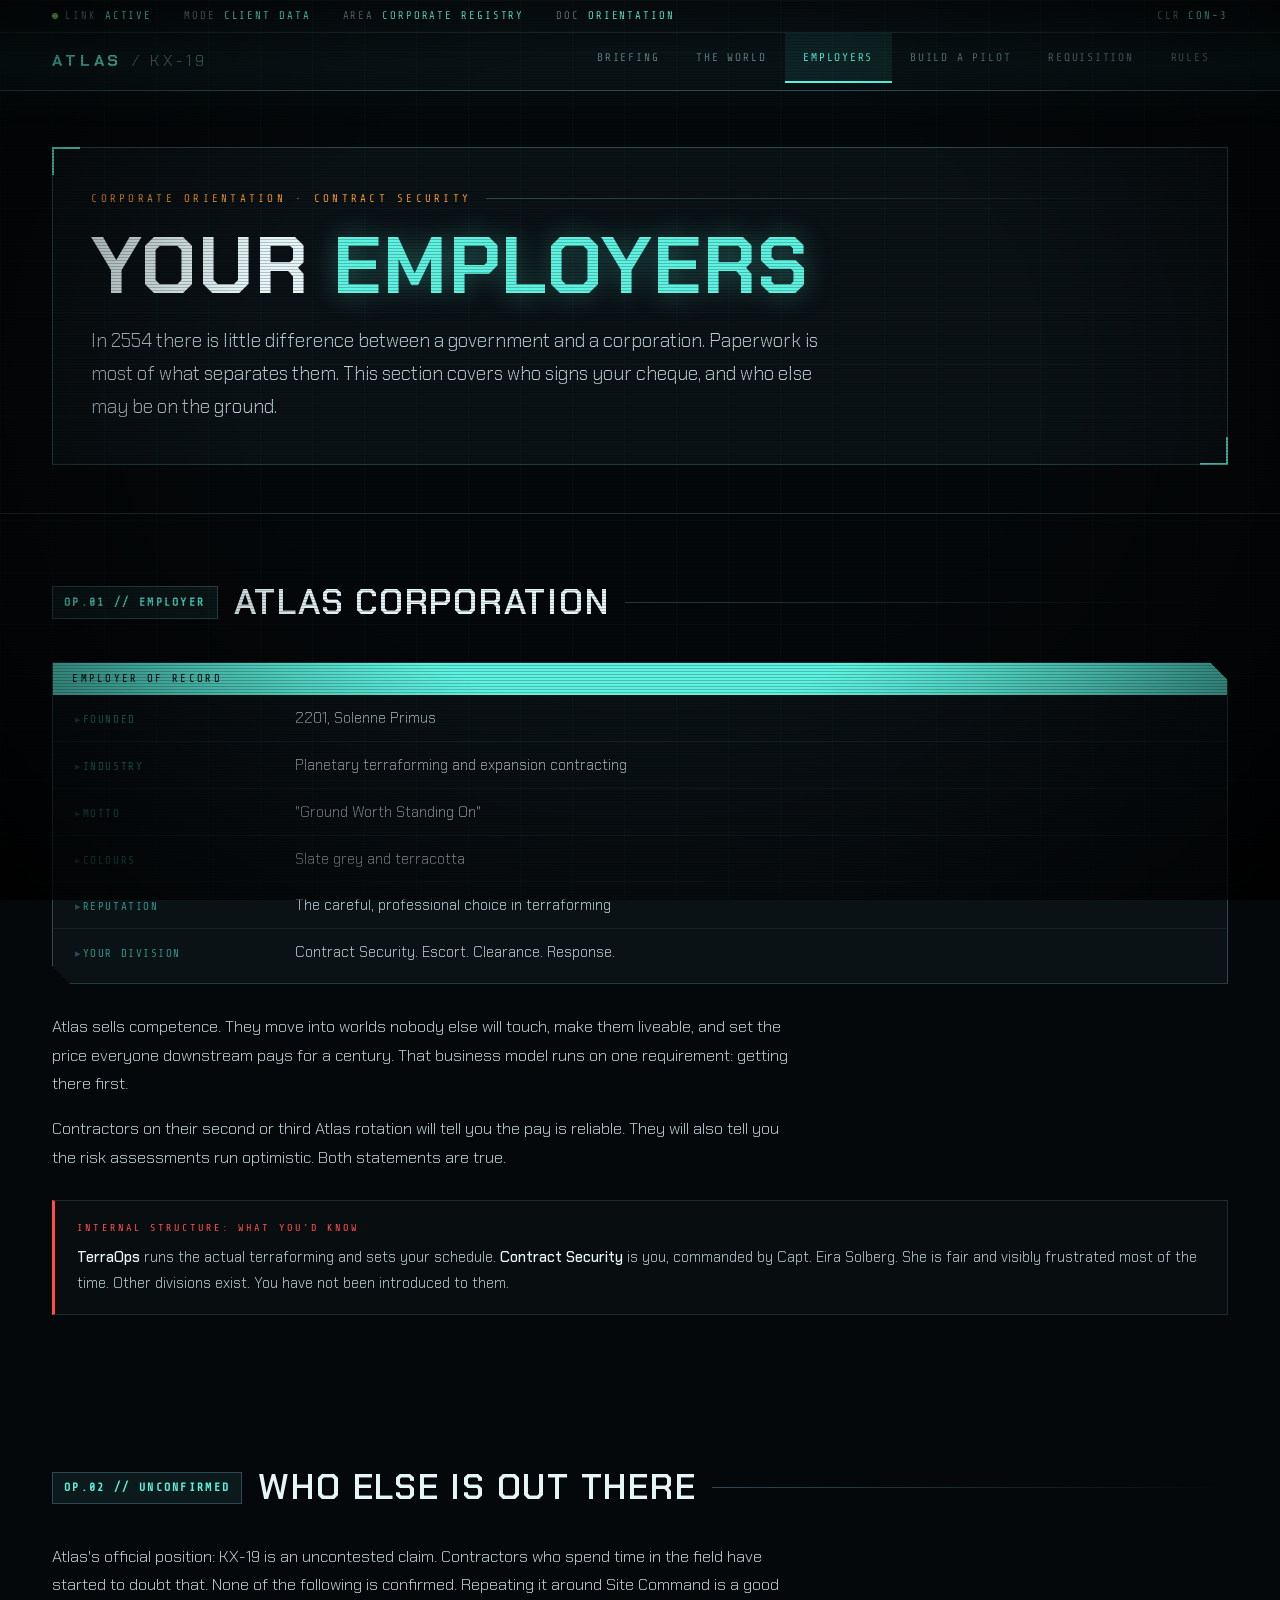
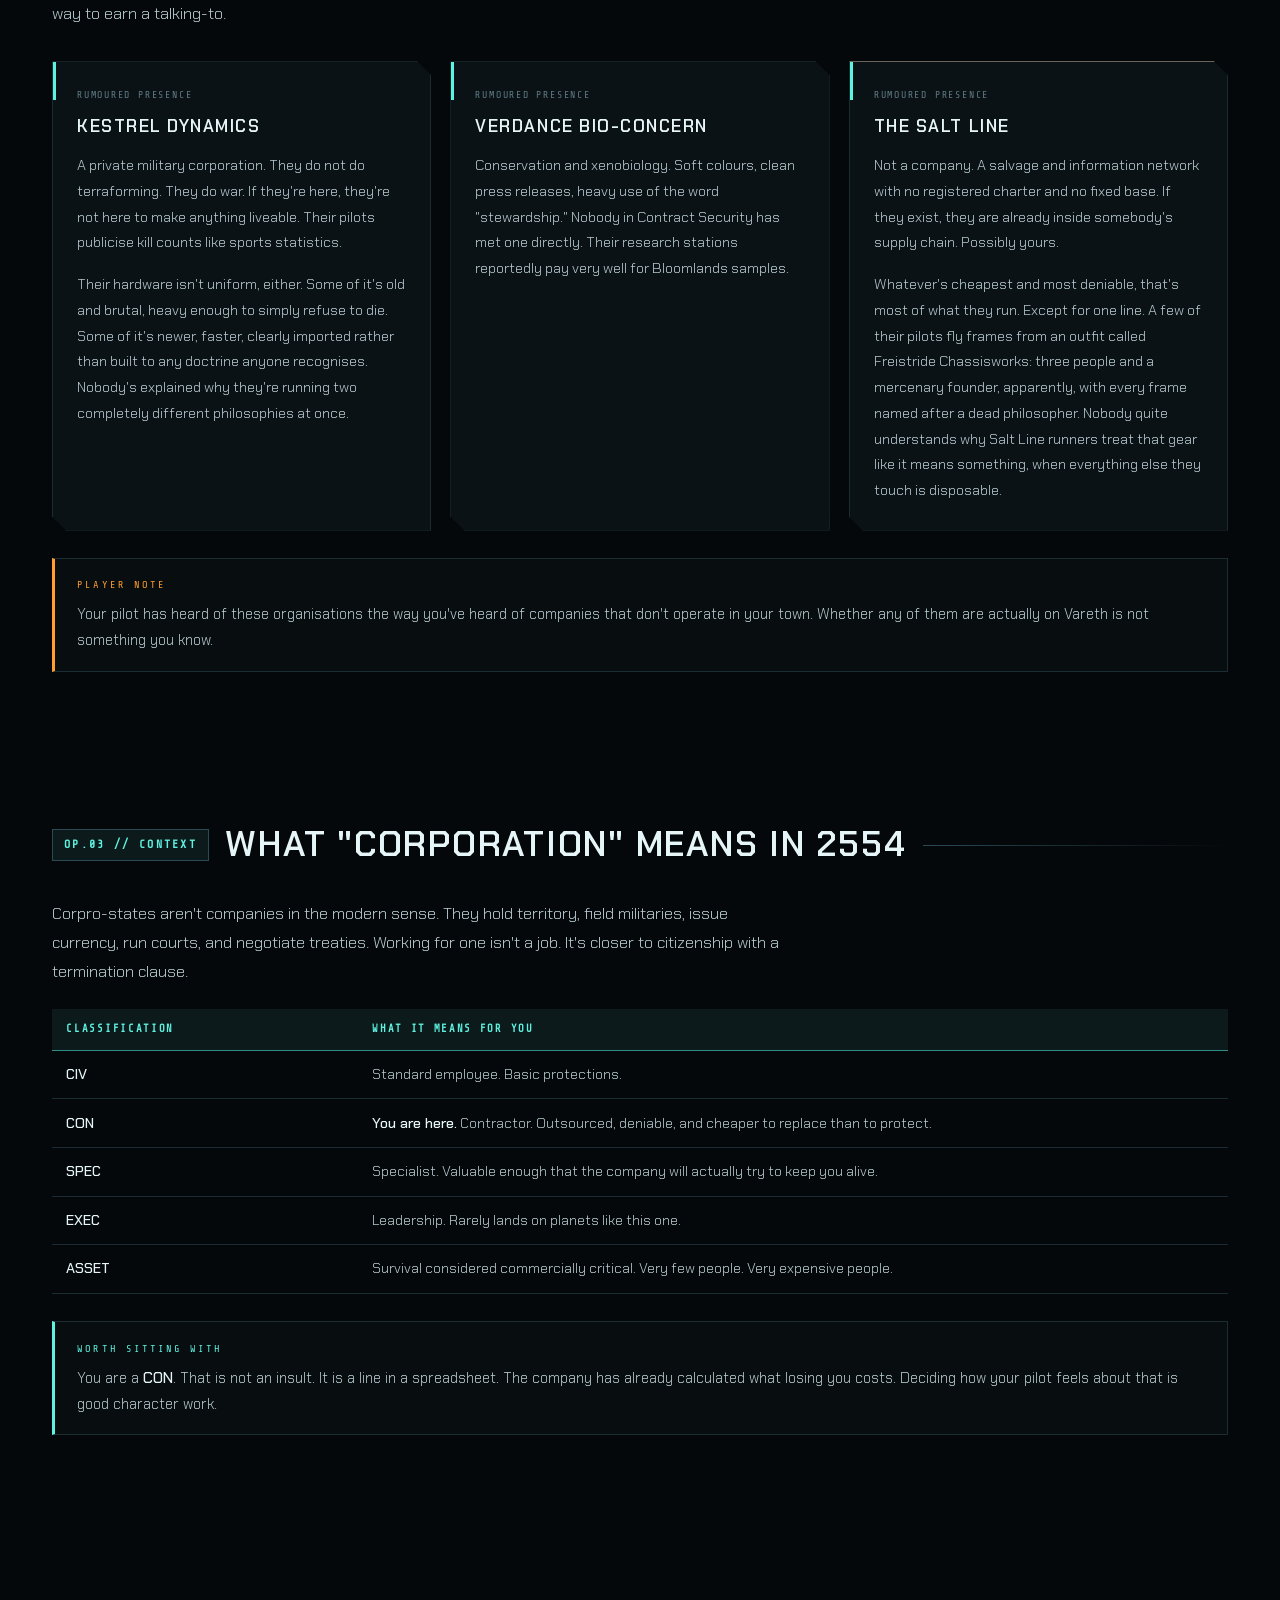
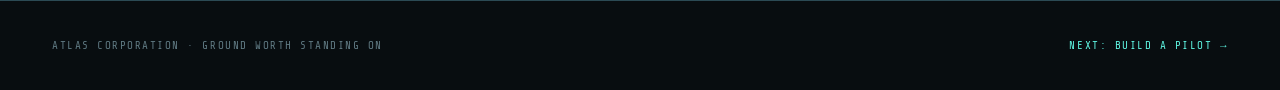
==== commit 3396707c: "Add files via upload" ====
--- a/factions.html
+++ b/factions.html
@@ -426,6 +426,7 @@
         <span class="tag">Rumoured Presence</span>
         <h3>Kestrel Dynamics</h3>
         <p>A private military corporation. They do not do terraforming. They do war. If they're here, they're not here to make anything liveable. Their pilots publicise kill counts like sports statistics.</p>
+        <p style="margin-top:.7rem">Their hardware isn't uniform, either. Some of it's old and brutal, heavy enough to simply refuse to die. Some of it's newer, faster, clearly imported rather than built to any doctrine anyone recognises. Nobody's explained why they're running two completely different philosophies at once.</p>
       </div>
       <div class="card sage rise d1">
         <span class="tag">Rumoured Presence</span>
@@ -436,6 +437,7 @@
         <span class="tag">Rumoured Presence</span>
         <h3>The Salt Line</h3>
         <p>Not a company. A salvage and information network with no registered charter and no fixed base. If they exist, they are already inside somebody's supply chain. Possibly yours.</p>
+        <p style="margin-top:.7rem">Whatever's cheapest and most deniable, that's most of what they run. Except for one line. A few of their pilots fly frames from an outfit called Freistride Chassisworks: three people and a mercenary founder, apparently, with every frame named after a dead philosopher. Nobody quite understands why Salt Line runners treat that gear like it means something, when everything else they touch is disposable.</p>
       </div>
     </div>
     <div class="note warn">
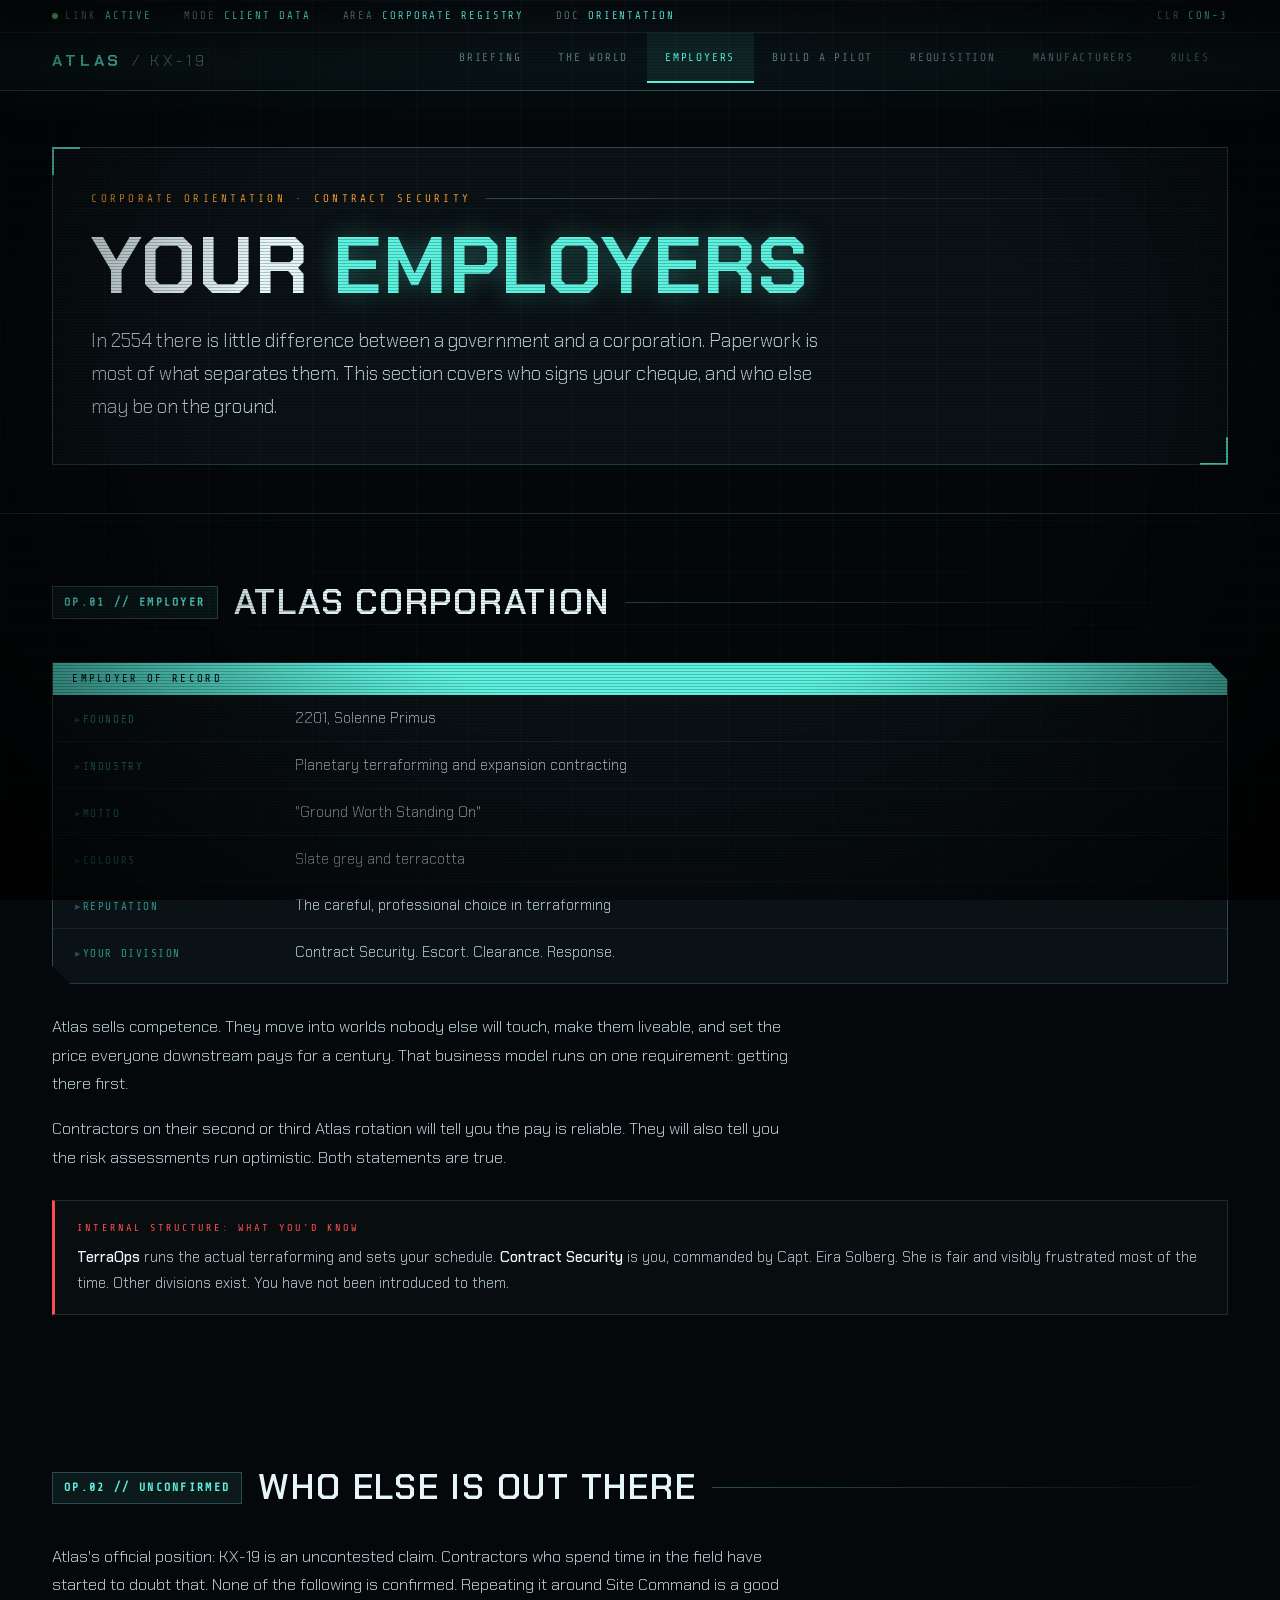
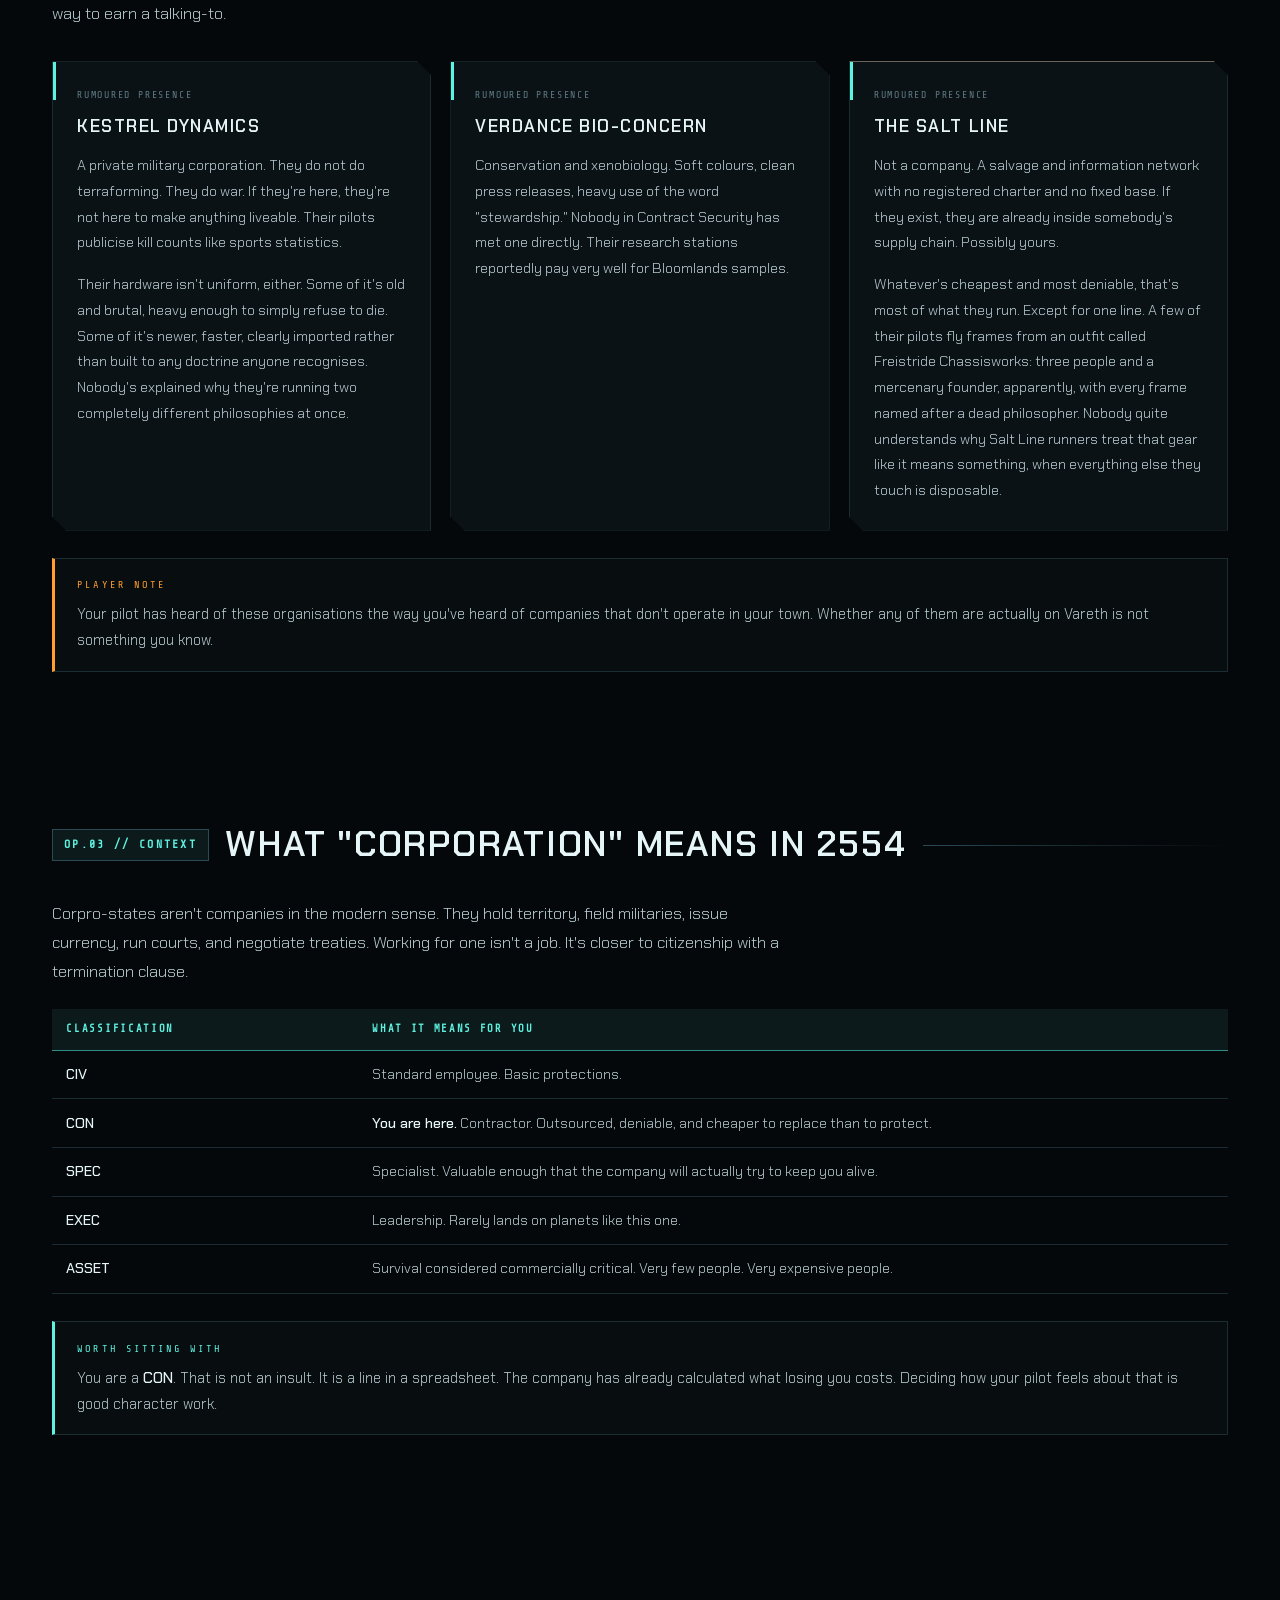
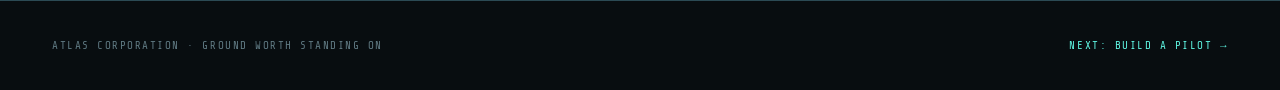
==== commit 5bfb4c99: "Add files via upload" ====
--- a/factions.html
+++ b/factions.html
@@ -364,6 +364,7 @@
       <li><a href="factions.html" class="active">Employers</a></li>
       <li><a href="pilot-creation.html">Build a Pilot</a></li>
       <li><a href="shop.html">Requisition</a></li>
+      <li><a href="manufacturers.html">Manufacturers</a></li>
       <li><a href="rules.html">Rules</a></li>
     </ul>
   </div>
